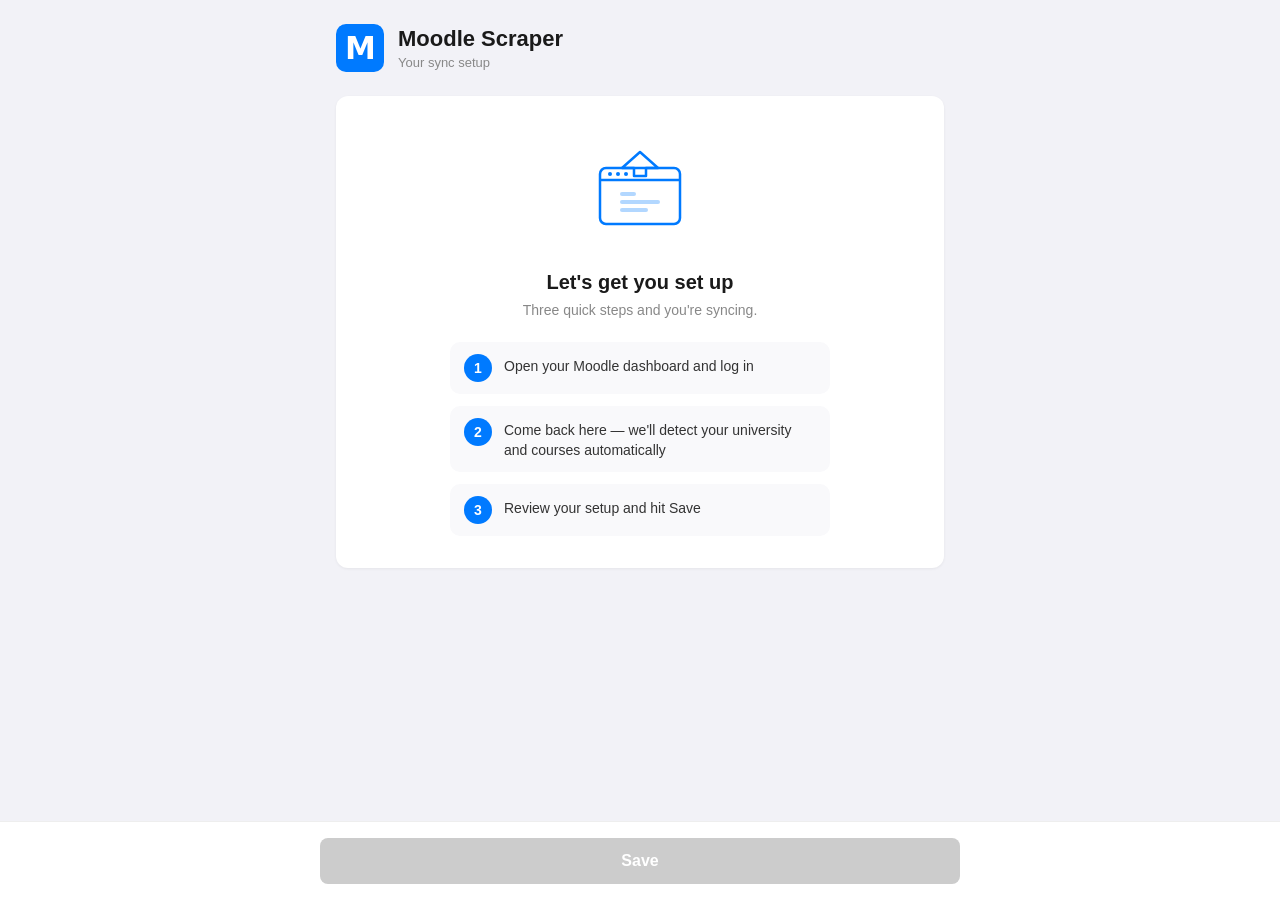
==== bgu-moodle-sync-extension/options.html @ a9dd9531 "v3.0 — Moodle Scraper: rebrand, BGU syllabus download, incremental + folder fixes Engine: - Fix fold" ====
<!DOCTYPE html>
<html lang="en" dir="ltr">
<head>
  <meta charset="UTF-8">
  <meta name="viewport" content="width=device-width, initial-scale=1.0">
  <title>Moodle Scraper — Settings</title>
  <link rel="stylesheet" href="options.css">
</head>
<body>
  <div class="page">
    <header class="page-header">
      <img src="icons/icon48.png" alt="" class="header-logo">
      <div>
        <h1>Moodle Scraper</h1>
        <p class="subtitle">Your sync setup</p>
      </div>
    </header>

    <!-- ── Toast ──────────────────────────────── -->
    <div class="toast" id="toast"></div>

    <!-- ── Onboarding (first-time only) ──────── -->
    <section class="card onboarding" id="onboarding" style="display:none;">
      <div class="onboarding-illustration">
        <svg width="120" height="120" viewBox="0 0 120 120" fill="none" xmlns="http://www.w3.org/2000/svg">
          <rect x="20" y="40" width="80" height="56" rx="6" stroke="#007aff" stroke-width="2.5" fill="none"/>
          <path d="M20 52h80" stroke="#007aff" stroke-width="2.5"/>
          <circle cx="30" cy="46" r="2" fill="#007aff"/>
          <circle cx="38" cy="46" r="2" fill="#007aff"/>
          <circle cx="46" cy="46" r="2" fill="#007aff"/>
          <path d="M60 24l-18 16h12v8h12v-8h12L60 24z" stroke="#007aff" stroke-width="2.5" fill="none" stroke-linejoin="round"/>
          <rect x="40" y="64" width="16" height="4" rx="2" fill="#007aff" opacity="0.3"/>
          <rect x="40" y="72" width="40" height="4" rx="2" fill="#007aff" opacity="0.3"/>
          <rect x="40" y="80" width="28" height="4" rx="2" fill="#007aff" opacity="0.3"/>
        </svg>
      </div>
      <h2>Let's get you set up</h2>
      <p>Three quick steps and you're syncing.</p>
      <div class="onboarding-steps">
        <div class="onboarding-step">
          <span class="step-number">1</span>
          <span class="step-text">Open your Moodle dashboard and log in</span>
        </div>
        <div class="onboarding-step">
          <span class="step-number">2</span>
          <span class="step-text">Come back here — we'll detect your university and courses automatically</span>
        </div>
        <div class="onboarding-step">
          <span class="step-number">3</span>
          <span class="step-text">Review your setup and hit Save</span>
        </div>
      </div>
    </section>

    <!-- ── University Card ────────────────────── -->
    <section class="card" id="universityCard" style="display:none;">
      <div class="card-title-row">
        <h2>University</h2>
        <span class="locked-display" id="uniLocked"></span>
        <button class="btn-edit" id="btnEditUni" type="button">Edit</button>
      </div>

      <!-- Edit state -->
      <div class="edit-fields" id="uniEditFields">
        <label for="universityPreset">University</label>
        <select id="universityPreset">
          <option value="">— Select —</option>
        </select>

        <label for="baseUrl">Moodle URL</label>
        <input type="url" id="baseUrl" placeholder="https://moodle.example.ac.il" dir="ltr">
        <p class="hint">Your university's Moodle address</p>

        <label for="basePath">Path prefix</label>
        <input type="text" id="basePath" placeholder="e.g. /moodle/ or /" dir="ltr">
        <p class="hint">Usually "/" — BGU uses "/moodle/", HUJI uses "/2025-26/"</p>

        <label for="universityName">Display name</label>
        <input type="text" id="universityName" placeholder="e.g. Ben-Gurion University">
      </div>
    </section>

    <!-- ── Semester Card ──────────────────────── -->
    <section class="card" id="semesterCard" style="display:none;">
      <div class="card-title-row">
        <h2>Semester</h2>
        <span class="locked-display" id="semLocked" dir="rtl"></span>
        <button class="btn-edit" id="btnEditSemester" type="button">Edit</button>
      </div>

      <!-- Edit state -->
      <div class="edit-fields" id="semEditFields">
        <label for="semesterCheck">Semester identifier</label>
        <input type="text" id="semesterCheck" placeholder="e.g. סמ 2" dir="rtl">
        <p class="hint">The text in Moodle course titles for this semester</p>

        <label for="rootPath">Semester folder name</label>
        <input type="text" id="rootPath" placeholder="e.g. סמסטר ב׳" dir="rtl">
        <p class="hint">Subfolder created inside your download folder</p>
      </div>
    </section>

    <!-- ── Download Folder Card ───────────────── -->
    <section class="card" id="folderCard" style="display:none;">
      <h2>Download folder</h2>
      <p class="hint" style="margin-bottom:12px;">Where your course files are saved. Picked once, remembered forever.</p>

      <div class="folder-picker-row">
        <button id="btnPickFolder" class="btn btn-outline" type="button">Choose Folder</button>
        <span id="folderStatus" class="folder-status">No folder selected</span>
      </div>
      <p class="hint" id="folderHint" style="display:none;">The semester subfolder will be created inside this folder automatically.</p>
    </section>

    <!-- ── Courses Card ───────────────────────── -->
    <section class="card" id="coursesCard" style="display:none;">
      <h2>Courses</h2>
      <p class="hint" style="margin-bottom:12px;">Your synced courses. Toggle off to skip without removing.</p>

      <div id="courseList"></div>

      <div class="course-actions">
        <button id="btnAddCourse" class="btn btn-outline" type="button">+ Add Course</button>
        <button id="btnApplyDetected" class="btn btn-outline" type="button">Apply auto-detected</button>
        <button id="btnRemoveAll" class="btn btn-outline-danger" type="button">Remove All</button>
      </div>
    </section>

    <!-- ── Inactive Courses Card ──────────────── -->
    <section class="card" id="inactiveCoursesCard" style="display:none;">
      <h2>Inactive courses</h2>
      <p class="hint" style="margin-bottom:12px;">Hidden or past courses from Moodle. Add ones you still want to sync — the ID dropdown suggests only hidden courses.</p>

      <div id="inactiveCourseList"></div>

      <div class="course-actions">
        <button id="btnAddInactiveCourse" class="btn btn-outline" type="button">+ Add Course</button>
        <button id="btnRemoveAllInactive" class="btn btn-outline-danger" type="button">Remove All</button>
      </div>
    </section>

    <!-- ── Advanced Card ──────────────────────── -->
    <details class="card" id="advancedCard" style="display:none;">
      <summary><h2 style="display:inline;">Fine-tuning</h2></summary>

      <div class="advanced-grid">
        <label for="mergeThreshold">Merge threshold</label>
        <input type="number" id="mergeThreshold" min="2" max="20" value="2" dir="ltr">

        <label for="delayBetweenFetches">Fetch delay (ms)</label>
        <input type="number" id="delayBetweenFetches" min="50" max="2000" value="200" dir="ltr">

        <label for="batchPause">Batch pause (ms)</label>
        <input type="number" id="batchPause" min="100" max="5000" value="500" dir="ltr">

        <label for="silentSkipTypes">Skip types</label>
        <input type="text" id="silentSkipTypes" placeholder="label, page, zoom, lti, forum, choicegroup" dir="ltr">
        <p class="hint">Module types to ignore during sync</p>
      </div>
    </details>

    <!-- ── Save Bar ───────────────────────────── -->
    <div class="save-bar">
      <button id="btnSave" class="btn btn-large clean" type="button">Save</button>
    </div>
  </div>

  <script src="options.js"></script>
</body>
</html>
---- bgu-moodle-sync-extension/options.css ----
/* Options Page — Moodle Sync Extension v3 Redesign */

* {
  box-sizing: border-box;
  margin: 0;
  padding: 0;
}

body {
  font-family: -apple-system, BlinkMacSystemFont, 'Segoe UI', Roboto, Helvetica, Arial, sans-serif;
  font-size: 14px;
  color: #1a1a1a;
  background: #f2f2f7;
  direction: ltr;
  min-height: 100vh;
}

.page {
  max-width: 640px;
  margin: 0 auto;
  padding: 24px 16px 100px;
}

/* ── Header ──────────────────────────────── */
.page-header {
  display: flex;
  align-items: center;
  gap: 14px;
  margin-bottom: 24px;
}

.header-logo {
  width: 48px;
  height: 48px;
  border-radius: 10px;
}

.page-header h1 {
  font-size: 22px;
  font-weight: 700;
  line-height: 1.2;
}

.subtitle {
  font-size: 13px;
  color: #888;
  margin-top: 2px;
}

/* ── Cards ───────────────────────────────── */
.card {
  background: #fff;
  border-radius: 12px;
  padding: 20px;
  margin-bottom: 16px;
  box-shadow: 0 1px 3px rgba(0,0,0,0.06);
}

.card-title-row {
  display: flex;
  align-items: center;
  gap: 12px;
  margin-bottom: 0;
}

.card-title-row:has(+ .edit-fields.visible) {
  margin-bottom: 14px;
}

.card > h2 {
  font-size: 16px;
  font-weight: 700;
  margin-bottom: 14px;
}

.card-title-row h2 {
  font-size: 14px;
  font-weight: 600;
  margin: 0;
  flex-shrink: 0;
  line-height: 1;
  color: #888;
}

/* ── Edit / Done toggle link ─────────────── */
.btn-edit {
  background: none;
  border: none;
  color: #007aff;
  font-size: 13px;
  font-weight: 500;
  cursor: pointer;
  padding: 4px 8px;
  border-radius: 6px;
  transition: background 0.15s;
  flex-shrink: 0;
}

.btn-edit:hover {
  background: rgba(0,122,255,0.08);
}

/* ── Locked display ──────────────────────── */
.locked-display {
  font-size: 15px;
  font-weight: 600;
  color: #1a1a1a;
  flex: 1;
  text-align: center;
  line-height: 1;
}

.edit-fields {
  display: none;
}

.edit-fields.visible {
  display: block;
}

/* ── Onboarding ──────────────────────────── */
.onboarding {
  text-align: center;
  padding: 32px 20px;
}

.onboarding-illustration {
  margin-bottom: 20px;
}

.onboarding h2 {
  font-size: 20px;
  font-weight: 700;
  margin-bottom: 8px;
}

.onboarding p {
  font-size: 14px;
  color: #888;
  margin-bottom: 24px;
}

.onboarding-steps {
  display: flex;
  flex-direction: column;
  gap: 12px;
  text-align: left;
  max-width: 380px;
  margin: 0 auto;
}

.onboarding-step {
  display: flex;
  align-items: flex-start;
  gap: 12px;
  padding: 12px 14px;
  background: #f9f9fb;
  border-radius: 10px;
}

.step-number {
  width: 28px;
  height: 28px;
  border-radius: 50%;
  background: #007aff;
  color: #fff;
  font-size: 14px;
  font-weight: 700;
  display: flex;
  align-items: center;
  justify-content: center;
  flex-shrink: 0;
}

.step-text {
  font-size: 14px;
  color: #333;
  line-height: 1.4;
  padding-top: 3px;
}

/* ── Form elements ───────────────────────── */
label {
  display: block;
  font-size: 13px;
  font-weight: 600;
  color: #555;
  margin-bottom: 4px;
  margin-top: 12px;
  text-align: left;
}

label:first-of-type {
  margin-top: 0;
}

input[type="text"],
input[type="url"],
input[type="number"],
select {
  width: 100%;
  padding: 10px 12px;
  border: 1px solid #ddd;
  border-radius: 8px;
  font-size: 14px;
  font-family: inherit;
  background: #fafafa;
  transition: border-color 0.15s;
}

input:focus, select:focus {
  outline: none;
  border-color: #007aff;
  background: #fff;
}

.hint {
  font-size: 12px;
  color: #999;
  margin-top: 4px;
  line-height: 1.4;
  text-align: left;
}

/* ── Advanced (collapsible) ──────────────── */
details.card summary {
  cursor: pointer;
  list-style: none;
}

details.card summary::-webkit-details-marker { display: none; }
details.card summary::before {
  content: '▸ ';
  font-size: 12px;
  margin-right: 6px;
}
details.card[open] summary::before { content: '▾ '; }

.advanced-grid {
  display: grid;
  grid-template-columns: 1fr 1fr;
  gap: 6px 16px;
  align-items: center;
  margin-top: 14px;
}

.advanced-grid label {
  margin-top: 0;
}

.advanced-grid input {
  width: 100%;
}

.advanced-grid .hint {
  grid-column: 1 / -1;
}

/* ── Course List ─────────────────────────── */
.course-header {
  display: grid;
  grid-template-columns: 36px 1fr 1fr 80px 44px;
  gap: 8px;
  font-size: 11px;
  font-weight: 600;
  color: #999;
  margin-bottom: 6px;
  text-transform: uppercase;
  letter-spacing: 0.5px;
  padding: 0 2px;
}

.course-row {
  display: grid;
  grid-template-columns: 36px 1fr 1fr 80px 44px;
  gap: 8px;
  align-items: center;
  margin-bottom: 8px;
  transition: opacity 0.2s;
}

.course-row.disabled {
  opacity: 0.45;
}

.course-row input {
  padding: 8px 10px;
  font-size: 13px;
}

.course-row input.course-moodle-name {
  color: #888;
  background: #f5f5f5;
  border-color: #eee;
}

.course-row input.course-id {
  text-align: center;
}

/* ── Toggle switch ───────────────────────── */
.toggle-switch {
  position: relative;
  width: 40px;
  height: 24px;
  flex-shrink: 0;
}

.toggle-switch input {
  opacity: 0;
  width: 0;
  height: 0;
  position: absolute;
}

.toggle-slider {
  position: absolute;
  cursor: pointer;
  top: 0; left: 0; right: 0; bottom: 0;
  background: #ccc;
  border-radius: 24px;
  transition: background 0.2s;
}

.toggle-slider::before {
  content: '';
  position: absolute;
  width: 18px;
  height: 18px;
  left: 3px;
  bottom: 3px;
  background: #fff;
  border-radius: 50%;
  transition: transform 0.2s;
}

.toggle-switch input:checked + .toggle-slider {
  background: #34c759;
}

.toggle-switch input:checked + .toggle-slider::before {
  transform: translateX(16px);
}

/* ── Remove button ───────────────────────── */
.course-row .btn-remove {
  width: 36px;
  height: 36px;
  border: none;
  border-radius: 8px;
  background: #fee;
  color: #e33;
  font-size: 18px;
  cursor: pointer;
  display: flex;
  align-items: center;
  justify-content: center;
  transition: background 0.15s;
}

.course-row .btn-remove:hover {
  background: #fcc;
}

/* ── Course action buttons row ───────────── */
.course-actions {
  display: flex;
  gap: 8px;
  margin-top: 12px;
  flex-wrap: wrap;
}

/* ── Course dropdown ─────────────────────── */
.course-dropdown {
  position: absolute;
  z-index: 500;
  background: #fff;
  border: 1px solid #ddd;
  border-radius: 10px;
  box-shadow: 0 6px 20px rgba(0,0,0,0.12);
  max-height: 240px;
  width: 320px;
  display: flex;
  flex-direction: column;
  overflow: hidden;
}

.course-dropdown .dd-search {
  padding: 8px 12px;
  border: none;
  border-bottom: 1px solid #eee;
  font-size: 13px;
  font-family: inherit;
  outline: none;
  width: 100%;
  background: #fafafa;
}

.course-dropdown .dd-list {
  overflow-y: auto;
  max-height: 200px;
}

.course-dropdown .dd-item {
  display: flex;
  justify-content: space-between;
  align-items: center;
  padding: 8px 12px;
  cursor: pointer;
  font-size: 13px;
  transition: background 0.1s;
  gap: 8px;
}

.course-dropdown .dd-item:hover {
  background: #f0f4ff;
}

.course-dropdown .dd-item .dd-name {
  direction: rtl;
  text-align: right;
  flex: 1;
  overflow: hidden;
  text-overflow: ellipsis;
  white-space: nowrap;
}

.course-dropdown .dd-item .dd-id {
  color: #999;
  font-size: 12px;
  flex-shrink: 0;
}

.course-dropdown .dd-empty {
  padding: 12px;
  text-align: center;
  color: #999;
  font-size: 13px;
}

.course-dropdown .dd-section-header {
  padding: 6px 12px 4px;
  font-size: 11px;
  font-weight: 600;
  color: #999;
  text-transform: uppercase;
  letter-spacing: 0.5px;
  border-top: 1px solid #eee;
}

.course-dropdown .dd-section-header:first-child {
  border-top: none;
}

/* ── Not-recognized hint ─────────────────── */
.not-recognized {
  font-size: 11px;
  color: #ff9500;
  margin-top: 2px;
  grid-column: 2 / 5;
}

/* ── Buttons ─────────────────────────────── */
.btn {
  padding: 10px 16px;
  border: none;
  border-radius: 8px;
  font-size: 14px;
  font-weight: 600;
  cursor: pointer;
  transition: opacity 0.15s, background 0.2s;
  font-family: inherit;
}

.btn:hover { opacity: 0.85; }

.btn-primary {
  background: #007aff;
  color: #fff;
}

.btn-outline {
  background: #fff;
  color: #007aff;
  border: 1px solid #007aff;
}

.btn-outline-danger {
  background: #fff;
  color: #e33;
  border: 1px solid #e33;
}

.btn-outline-danger:hover {
  background: #fff5f5;
}

.btn-large {
  padding: 14px 24px;
  font-size: 16px;
  width: 100%;
}

/* ── Folder Picker ──────────────────────── */
.folder-picker-row {
  display: flex;
  align-items: center;
  gap: 12px;
}

.folder-status {
  font-size: 13px;
  color: #888;
}

.folder-status.folder-selected {
  color: #2E7D32;
  font-weight: 600;
}

/* ── Save Bar ────────────────────────────── */
.save-bar {
  position: fixed;
  bottom: 0;
  left: 0;
  right: 0;
  padding: 16px;
  background: rgba(255,255,255,0.95);
  backdrop-filter: blur(10px);
  border-top: 1px solid #eee;
  z-index: 100;
}

.save-bar .btn {
  max-width: 640px;
  margin: 0 auto;
  display: block;
}

.save-bar .btn.dirty {
  background: #007aff;
  color: #fff;
}

.save-bar .btn.clean {
  background: #ccc;
  color: #fff;
}

/* ── Toast ───────────────────────────────── */
.toast {
  position: fixed;
  top: 16px;
  left: 50%;
  transform: translateX(-50%) translateY(-80px);
  padding: 12px 24px;
  border-radius: 10px;
  font-size: 14px;
  font-weight: 600;
  color: #fff;
  background: #34c759;
  box-shadow: 0 4px 12px rgba(0,0,0,0.15);
  opacity: 0;
  transition: transform 0.3s, opacity 0.3s;
  z-index: 200;
  pointer-events: none;
}

.toast.show {
  opacity: 1;
  transform: translateX(-50%) translateY(0);
}

.toast.error {
  background: #ff3b30;
}
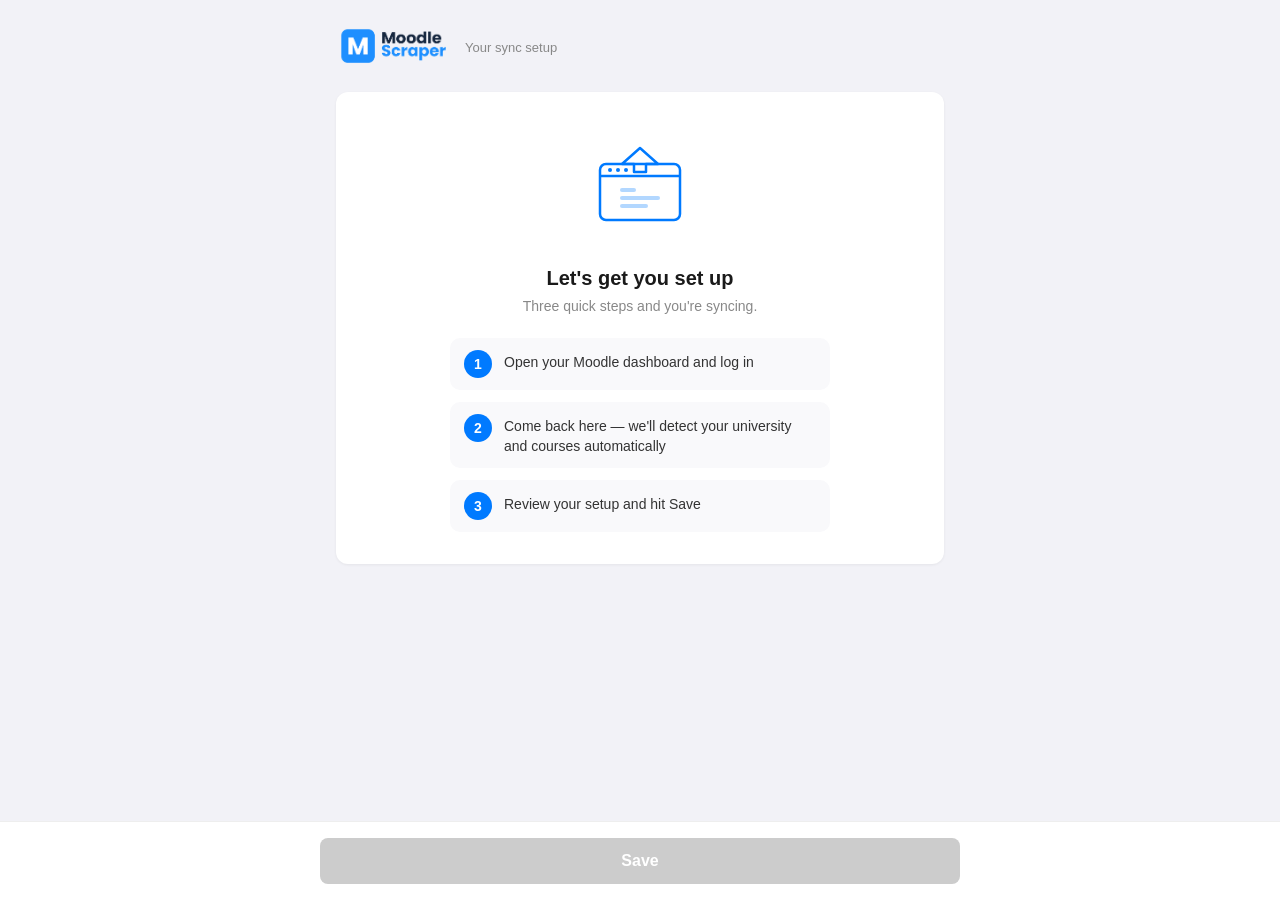
==== commit 747413be: "Branding + Hebrew popup - New Moodle Scraper wordmark logo in popup + settings headers (dropped the " ====
--- a/bgu-moodle-sync-extension/options.html
+++ b/bgu-moodle-sync-extension/options.html
@@ -9,11 +9,8 @@
 <body>
   <div class="page">
     <header class="page-header">
-      <img src="icons/icon48.png" alt="" class="header-logo">
-      <div>
-        <h1>Moodle Scraper</h1>
-        <p class="subtitle">Your sync setup</p>
-      </div>
+      <img src="icons/logo.png" alt="Moodle Scraper" class="header-logo">
+      <p class="subtitle">Your sync setup</p>
     </header>
 
     <!-- ── Toast ──────────────────────────────── -->
--- a/bgu-moodle-sync-extension/options.css
+++ b/bgu-moodle-sync-extension/options.css
@@ -30,9 +30,8 @@
 }
 
 .header-logo {
-  width: 48px;
-  height: 48px;
-  border-radius: 10px;
+  height: 44px;
+  width: auto;
 }
 
 .page-header h1 {
